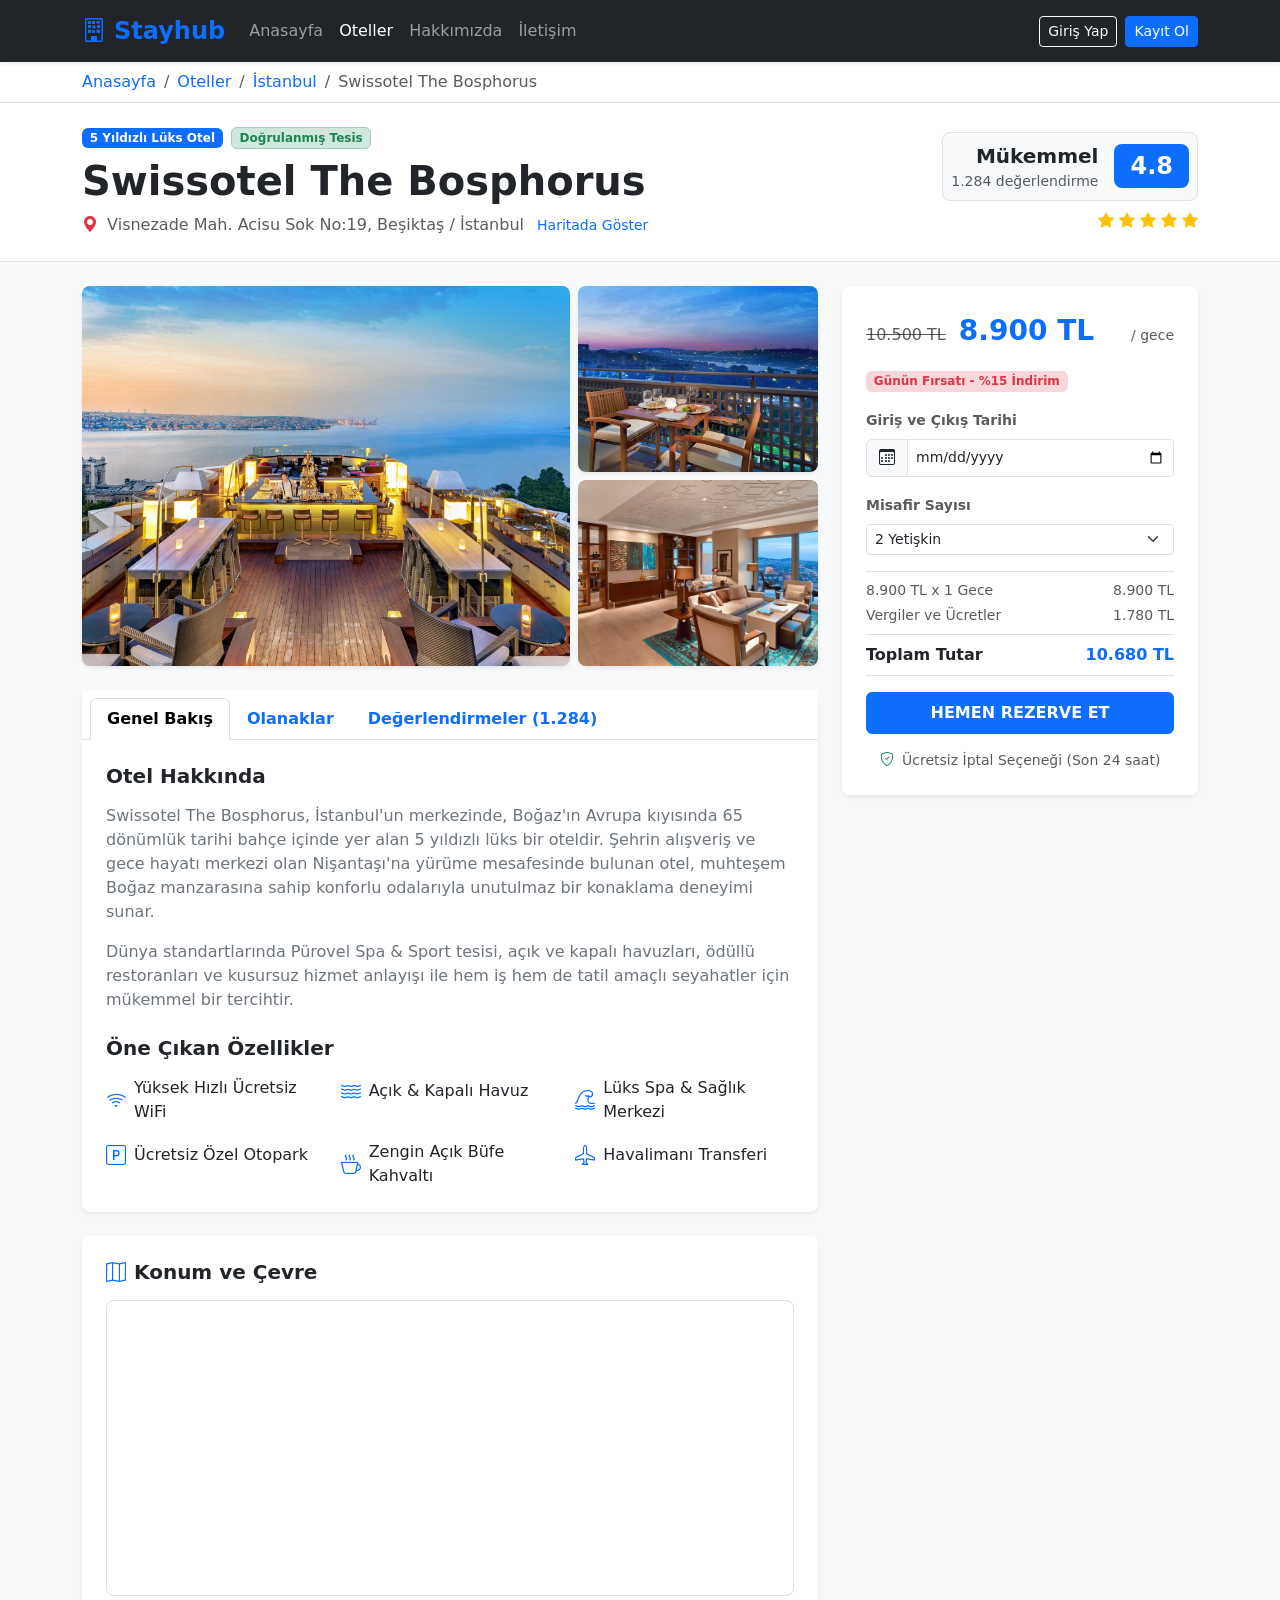
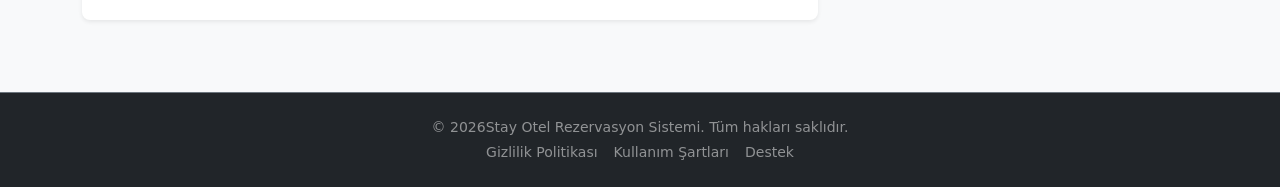
==== hotel.detail.html @ 2670fe81 "feat:fotografli otel galeri grid yapısı tamamlandi" ====
<!doctype html>
<html lang="tr">
  <head>
    <meta charset="UTF-8" />
    <meta name="viewport" content="width=device-width, initial-scale=1.0" />
    <title>Swissotel The Bosphorus - Otel Detayları</title>
    <link
      href="https://cdn.jsdelivr.net/npm/bootstrap@5.3.3/dist/css/bootstrap.min.css"
      rel="stylesheet"
    />
    <link
      rel="stylesheet"
      href="https://cdn.jsdelivr.net/npm/bootstrap-icons@1.11.3/font/bootstrap-icons.min.css"
    />
    <link rel="stylesheet" href="css/style.css" />
  </head>
  <body class="bg-light">
    <nav
      class="navbar navbar-expand-lg navbar-dark bg-dark sticky-top shadow-sm"
    >
      <div class="container">
        <a class="navbar-brand fw-bold text-primary fs-4" href="index.html">
          <i class="bi bi-building me-2"></i>Stayhub
        </a>
        <button
          class="navbar-toggler"
          type="button"
          data-bs-toggle="collapse"
          data-bs-target="#navbarNav"
        >
          <span class="navbar-toggler-icon"></span>
        </button>
        <div class="collapse navbar-collapse" id="navbarNav">
          <ul class="navbar-nav me-auto">
            <li class="nav-item">
              <a class="nav-link" href="index.html">Anasayfa</a>
            </li>
            <li class="nav-item">
              <a class="nav-link active" href="#">Oteller</a>
            </li>
            <li class="nav-item">
              <a class="nav-link" href="about.html">Hakkımızda</a>
            </li>
            <li class="nav-item">
              <a class="nav-link" href="contact.html">İletişim</a>
            </li>
          </ul>
          <div class="d-flex gap-2">
            <a href="#" class="btn btn-outline-light btn-sm">Giriş Yap</a>
            <a href="#" class="btn btn-primary btn-sm">Kayıt Ol</a>
          </div>
        </div>
      </div>
    </nav>

    <!-- Breadcrumb -->
    <div class="bg-white border-bottom py-2">
      <div class="container">
        <nav aria-label="breadcrumb">
          <ol class="breadcrumb mb-0 small">
            <li class="breadcrumb-item">
              <a href="index.html" class="text-decoration-none">Anasayfa</a>
            </li>
            <li class="breadcrumb-item">
              <a href="#" class="text-decoration-none">Oteller</a>
            </li>
            <li class="breadcrumb-item">
              <a href="#" class="text-decoration-none">İstanbul</a>
            </li>
            <li class="breadcrumb-item active" aria-current="page">
              Swissotel The Bosphorus
            </li>
          </ol>
        </nav>
      </div>
    </div>

    <!-- Başlık & Üst Bilgi Bölümü -->
    <section class="bg-white border-bottom py-4">
      <div class="container">
        <div class="row align-items-center g-3">
          <div class="col-lg-8">
            <div class="d-flex align-items-center gap-2 mb-2">
              <span class="badge bg-primary text-white"
                >5 Yıldızlı Lüks Otel</span
              >
              <span
                class="badge bg-success-subtle text-success border border-success-subtle"
                >Doğrulanmış Tesis</span
              >
            </div>
            <h1 class="fw-bold mb-2 display-6">Swissotel The Bosphorus</h1>
            <p class="text-muted mb-0">
              <i class="bi bi-geo-alt-fill text-danger me-1"></i>
              Visnezade Mah. Acisu Sok No:19, Beşiktaş / İstanbul
              <a
                href="#map-section"
                class="ms-2 text-decoration-none small text-primary"
                >Haritada Göster</a
              >
            </p>
          </div>
          <div class="col-lg-4 text-lg-end">
            <div
              class="d-inline-flex align-items-center bg-light p-2 rounded-3 border"
            >
              <div class="text-end me-3">
                <div class="fw-bold fs-5 text-dark">Mükemmel</div>
                <div class="text-muted small">1.284 değerlendirme</div>
              </div>
              <div
                class="bg-primary text-white fw-bold fs-4 rounded-3 px-3 py-1"
              >
                4.8
              </div>
            </div>
            <div class="text-warning mt-2 fs-6">
              <i class="bi bi-star-fill"></i>
              <i class="bi bi-star-fill"></i>
              <i class="bi bi-star-fill"></i>
              <i class="bi bi-star-fill"></i>
              <i class="bi bi-star-fill"></i>
            </div>
          </div>
        </div>
      </div>
    </section>

    <!-- Ana İçerik Alanı -->
    <div class="container py-4">
      <div class="row g-4">
        <!-- Sol Kolon: Galeri ve Otel Detayları -->
        <div class="col-lg-8">
          <!-- Görsel Galerisi -->
          <div class="row g-2 mb-4">
            <div class="col-md-8">
              <img
                src="images/otel-kartı-1.jpg"
                class="img-fluid rounded-3 w-100 object-fit-cover shadow-sm"
                style="height: 380px"
                alt="Swissotel Ana Görsel"
              />
            </div>
            <div class="col-md-4 d-none d-md-flex flex-column gap-2">
              <img
                src="images/otel-kartı-2.jpg"
                class="img-fluid rounded-3 w-100 object-fit-cover shadow-sm"
                style="height: 186px"
                alt="Otel Oda Görseli"
              />
              <img
                src="images/otel-kartı-3.jpg"
                class="img-fluid rounded-3 w-100 object-fit-cover shadow-sm"
                style="height: 186px"
                alt="Otel Manzara Görseli"
              />
            </div>
          </div>

          <!-- Sekmeli Bilgi Alanı -->
          <div class="card border-0 shadow-sm rounded-3 mb-4">
            <div class="card-header bg-white border-bottom">
              <ul
                class="nav nav-tabs card-header-tabs"
                id="hotelTab"
                role="tablist"
              >
                <li class="nav-item">
                  <button
                    class="nav-link active fw-semibold"
                    id="about-tab"
                    data-bs-toggle="tab"
                    data-bs-target="#about"
                    type="button"
                  >
                    Genel Bakış
                  </button>
                </li>
                <li class="nav-item">
                  <button
                    class="nav-link fw-semibold"
                    id="amenities-tab"
                    data-bs-toggle="tab"
                    data-bs-target="#amenities"
                    type="button"
                  >
                    Olanaklar
                  </button>
                </li>
                <li class="nav-item">
                  <button
                    class="nav-link fw-semibold"
                    id="reviews-tab"
                    data-bs-toggle="tab"
                    data-bs-target="#reviews"
                    type="button"
                  >
                    Değerlendirmeler (1.284)
                  </button>
                </li>
              </ul>
            </div>
            <div class="card-body p-4">
              <div class="tab-content" id="hotelTabContent">
                <!-- Genel Bakış -->
                <div
                  class="tab-pane fade show active"
                  id="about"
                  role="tabpanel"
                >
                  <h5 class="fw-bold mb-3">Otel Hakkında</h5>
                  <p class="text-secondary leading-relaxed">
                    Swissotel The Bosphorus, İstanbul'un merkezinde, Boğaz'ın
                    Avrupa kıyısında 65 dönümlük tarihi bahçe içinde yer alan 5
                    yıldızlı lüks bir oteldir. Şehrin alışveriş ve gece hayatı
                    merkezi olan Nişantaşı'na yürüme mesafesinde bulunan otel,
                    muhteşem Boğaz manzarasına sahip konforlu odalarıyla
                    unutulmaz bir konaklama deneyimi sunar.
                  </p>
                  <p class="text-secondary leading-relaxed">
                    Dünya standartlarında Pürovel Spa & Sport tesisi, açık ve
                    kapalı havuzları, ödüllü restoranları ve kusursuz hizmet
                    anlayışı ile hem iş hem de tatil amaçlı seyahatler için
                    mükemmel bir tercihtir.
                  </p>

                  <h5 class="fw-bold mt-4 mb-3">Öne Çıkan Özellikler</h5>
                  <div class="row g-3">
                    <div class="col-sm-6 col-md-4">
                      <div class="d-flex align-items-center gap-2 text-dark">
                        <i class="bi bi-wifi text-primary fs-5"></i>
                        <span>Yüksek Hızlı Ücretsiz WiFi</span>
                      </div>
                    </div>
                    <div class="col-sm-6 col-md-4">
                      <div class="d-flex align-items-center gap-2 text-dark">
                        <i class="bi bi-water text-primary fs-5"></i>
                        <span>Açık & Kapalı Havuz</span>
                      </div>
                    </div>
                    <div class="col-sm-6 col-md-4">
                      <div class="d-flex align-items-center gap-2 text-dark">
                        <i class="bi bi-tsunami text-primary fs-5"></i>
                        <span>Lüks Spa & Sağlık Merkezi</span>
                      </div>
                    </div>
                    <div class="col-sm-6 col-md-4">
                      <div class="d-flex align-items-center gap-2 text-dark">
                        <i class="bi bi-p-square text-primary fs-5"></i>
                        <span>Ücretsiz Özel Otopark</span>
                      </div>
                    </div>
                    <div class="col-sm-6 col-md-4">
                      <div class="d-flex align-items-center gap-2 text-dark">
                        <i class="bi bi-cup-hot text-primary fs-5"></i>
                        <span>Zengin Açık Büfe Kahvaltı</span>
                      </div>
                    </div>
                    <div class="col-sm-6 col-md-4">
                      <div class="d-flex align-items-center gap-2 text-dark">
                        <i class="bi bi-airplane text-primary fs-5"></i>
                        <span>Havalimanı Transferi</span>
                      </div>
                    </div>
                  </div>
                </div>

                <!-- Olanaklar -->
                <div class="tab-pane fade" id="amenities" role="tabpanel">
                  <h5 class="fw-bold mb-3">Tesis Olanakları</h5>
                  <div class="row g-4">
                    <div class="col-md-6">
                      <h6 class="fw-semibold text-primary">
                        <i class="bi bi-buildings me-2"></i>Genel Hizmetler
                      </h6>
                      <ul class="list-unstyled text-secondary small lh-lg">
                        <li>
                          <i class="bi bi-check2 text-success me-2"></i>24 Saat
                          Açık Resepsiyon
                        </li>
                        <li>
                          <i class="bi bi-check2 text-success me-2"></i>Oda
                          Servisi (24 Saat)
                        </li>
                        <li>
                          <i class="bi bi-check2 text-success me-2"></i
                          >Consierge Hizmeti
                        </li>
                        <li>
                          <i class="bi bi-check2 text-success me-2"></i>Bagaj
                          Muhafazası
                        </li>
                      </ul>
                    </div>
                    <div class="col-md-6">
                      <h6 class="fw-semibold text-primary">
                        <i class="bi bi-activity me-2"></i>Spor & Sağlık
                      </h6>
                      <ul class="list-unstyled text-secondary small lh-lg">
                        <li>
                          <i class="bi bi-check2 text-success me-2"></i>Tam
                          Donanımlı Fitness Merkezi
                        </li>
                        <li>
                          <i class="bi bi-check2 text-success me-2"></i>Sauna ve
                          Türk Hamamı
                        </li>
                        <li>
                          <i class="bi bi-check2 text-success me-2"></i>Masaj
                          Odaları
                        </li>
                        <li>
                          <i class="bi bi-check2 text-success me-2"></i>Tenis
                          Kortu
                        </li>
                      </ul>
                    </div>
                  </div>
                </div>

                <!-- Değerlendirmeler -->
                <div class="tab-pane fade" id="reviews" role="tabpanel">
                  <div
                    class="d-flex align-items-center justify-content-between mb-4"
                  >
                    <h5 class="fw-bold mb-0">Misafir Değerlendirmeleri</h5>
                    <button class="btn btn-outline-primary btn-sm">
                      Değerlendirme Yap
                    </button>
                  </div>

                  <!-- Örnek Yorum 1 -->
                  <div class="border-bottom pb-3 mb-3">
                    <div
                      class="d-flex justify-content-between align-items-center mb-1"
                    >
                      <span class="fw-bold">Ahmet Y.</span>
                      <span class="badge bg-success">5.0 / 5</span>
                    </div>
                    <div class="text-warning small mb-2">
                      <i class="bi bi-star-fill"></i>
                      <i class="bi bi-star-fill"></i>
                      <i class="bi bi-star-fill"></i>
                      <i class="bi bi-star-fill"></i>
                      <i class="bi bi-star-fill"></i>
                    </div>
                    <p class="text-secondary small mb-0">
                      Boğaz manzarası ve personelin ilgisi olağanüstüydü.
                      Kahvaltı çeşiti çok bol ve kaliteli. Kesinlikle tekrar
                      konaklayacağız.
                    </p>
                  </div>

                  <!-- Örnek Yorum 2 -->
                  <div>
                    <div
                      class="d-flex justify-content-between align-items-center mb-1"
                    >
                      <span class="fw-bold">Eleni K.</span>
                      <span class="badge bg-success">4.5 / 5</span>
                    </div>
                    <div class="text-warning small mb-2">
                      <i class="bi bi-star-fill"></i>
                      <i class="bi bi-star-fill"></i>
                      <i class="bi bi-star-fill"></i>
                      <i class="bi bi-star-fill"></i>
                      <i class="bi bi-star-half"></i>
                    </div>
                    <p class="text-secondary small mb-0">
                      Spa alanı mükemmel, odalar son derece temiz ve geniş.
                      Lokasyon olarak her yere çok yakın.
                    </p>
                  </div>
                </div>
              </div>
            </div>
          </div>

          <!-- Konum / Harita Alanı -->
          <div class="card border-0 shadow-sm rounded-3" id="map-section">
            <div class="card-body p-4">
              <h5 class="fw-bold mb-3">
                <i class="bi bi-map me-2 text-primary"></i>Konum ve Çevre
              </h5>
              <div class="ratio ratio-21x9 rounded-3 overflow-hidden border">
                <iframe
                  src="https://www.google.com/maps/embed?pb=!1m18!1m12!1m3!1d3009.689849202111!2d28.995079376566214!3d41.04299991728287!2m3!1f0!2f0!3f0!3m2!1i1024!2i768!4f13.1!3m3!1m2!1s0x14cab770a8315555%3A0x6e9f16597bc0ed25!2sSwiss%C3%B4tel%20The%20Bosphorus%20Istanbul!5e0!3m2!1str!2str!4v1700000000000!5m2!1str!2str"
                  style="border: 0"
                  allowfullscreen=""
                  loading="lazy"
                  referrerpolicy="no-referrer-when-downgrade"
                >
                </iframe>
              </div>
            </div>
          </div>
        </div>

        <!-- Sağ Kolon: Rezervasyon / Fiyat Kartı -->
        <div class="col-lg-4">
          <div
            class="card border-0 shadow-sm rounded-3 sticky-top"
            style="top: 90px; z-index: 10"
          >
            <div class="card-body p-4">
              <div
                class="d-flex align-items-baseline justify-content-between mb-3"
              >
                <div>
                  <span
                    class="fs-6 text-muted text-decoration-line-through me-2"
                    >10.500 TL</span
                  >
                  <span class="fs-3 fw-bold text-primary">8.900 TL</span>
                </div>
                <span class="text-muted small">/ gece</span>
              </div>
              <span class="badge bg-danger-subtle text-danger mb-3"
                >Günün Fırsatı - %15 İndirim</span
              >

              <form>
                <div class="mb-3">
                  <label class="form-label small fw-semibold text-muted"
                    >Giriş ve Çıkış Tarihi</label
                  >
                  <div class="input-group">
                    <span class="input-group-text bg-light"
                      ><i class="bi bi-calendar3"></i
                    ></span>
                    <input
                      type="date"
                      class="form-control form-control-sm"
                      required
                    />
                  </div>
                </div>

                <div class="mb-3">
                  <label class="form-label small fw-semibold text-muted"
                    >Misafir Sayısı</label
                  >
                  <select class="form-select form-select-sm">
                    <option value="1">1 Yetişkin</option>
                    <option value="2" selected>2 Yetişkin</option>
                    <option value="3">2 Yetişkin, 1 Çocuk</option>
                    <option value="4">FAMILY - 4 Kişi</option>
                  </select>
                </div>

                <div class="border-top border-bottom py-2 my-3">
                  <div
                    class="d-flex justify-content-between small text-muted mb-1"
                  >
                    <span>8.900 TL x 1 Gece</span>
                    <span>8.900 TL</span>
                  </div>
                  <div
                    class="d-flex justify-content-between small text-muted mb-1"
                  >
                    <span>Vergiler ve Ücretler</span>
                    <span>1.780 TL</span>
                  </div>
                  <div
                    class="d-flex justify-content-between fw-bold text-dark pt-2 border-top mt-2 fs-6"
                  >
                    <span>Toplam Tutar</span>
                    <span class="text-primary">10.680 TL</span>
                  </div>
                </div>

                <button
                  type="submit"
                  class="btn btn-primary w-100 py-2 fw-bold text-uppercase"
                >
                  Hemen Rezerve Et
                </button>
              </form>

              <div class="text-center mt-3">
                <small class="text-muted d-block">
                  <i class="bi bi-shield-check text-success me-1"></i>
                  Ücretsiz İptal Seçeneği (Son 24 saat)
                </small>
              </div>
            </div>
          </div>
        </div>
      </div>
    </div>

    <!-- Footer -->
    <footer class="bg-dark text-white-50 py-4 mt-5 border-top border-secondary">
      <div class="container text-center">
        <p class="mb-1 small">
          &copy; 2026Stay Otel Rezervasyon Sistemi. Tüm hakları saklıdır.
        </p>
        <div class="d-flex justify-content-center gap-3 small">
          <a href="#" class="text-white-50 text-decoration-none"
            >Gizlilik Politikası</a
          >
          <a href="#" class="text-white-50 text-decoration-none"
            >Kullanım Şartları</a
          >
          <a href="contact.html" class="text-white-50 text-decoration-none"
            >Destek</a
          >
        </div>
      </div>
    </footer>

    <!-- Bootstrap 5 JS -->
    <script src="https://cdn.jsdelivr.net/npm/bootstrap@5.3.3/dist/js/bootstrap.bundle.min.js"></script>
  </body>
</html>
---- css/style.css ----
img {
  max-width: 100%;
  height: auto;
}

.destination-card {
  position: relative;
  border-radius: 12px;
  overflow: hidden;
  height: 250px;
}

.destination-card img {
  width: 100%;
  height: 100%;
  object-fit: cover;
}

.destination-overlay {
  position: absolute;
  bottom: 0;
  left: 0;
  right: 0;
  padding: 20px;
  background: linear-gradient(transparent, rgba(0, 0, 0, 0.8));
  color: white;
}
.card-img-top {
  height: 200px;
  object-fit: cover;
}
.card:hover {
  transform: translateY(-4px);
  box-shadow: 0 8px 20px rgba(0, 0, 0, 0.12);
}
  .badge {
  font-size: 0.75rem;
  font-weight: 600;
  border-radius: 6px;
}
/* otel ara kısmındaki stiller */
.hotel-card-img {
  width: 100%;
  height: 240px;
  object-fit: cover;
}

@media (min-width: 768px) {
  .hotel-card-img {
    height: 100%;
    min-height: 220px;
  }
}
.hotel-card img {
  height: 200px;
  object-fit: cover;
}
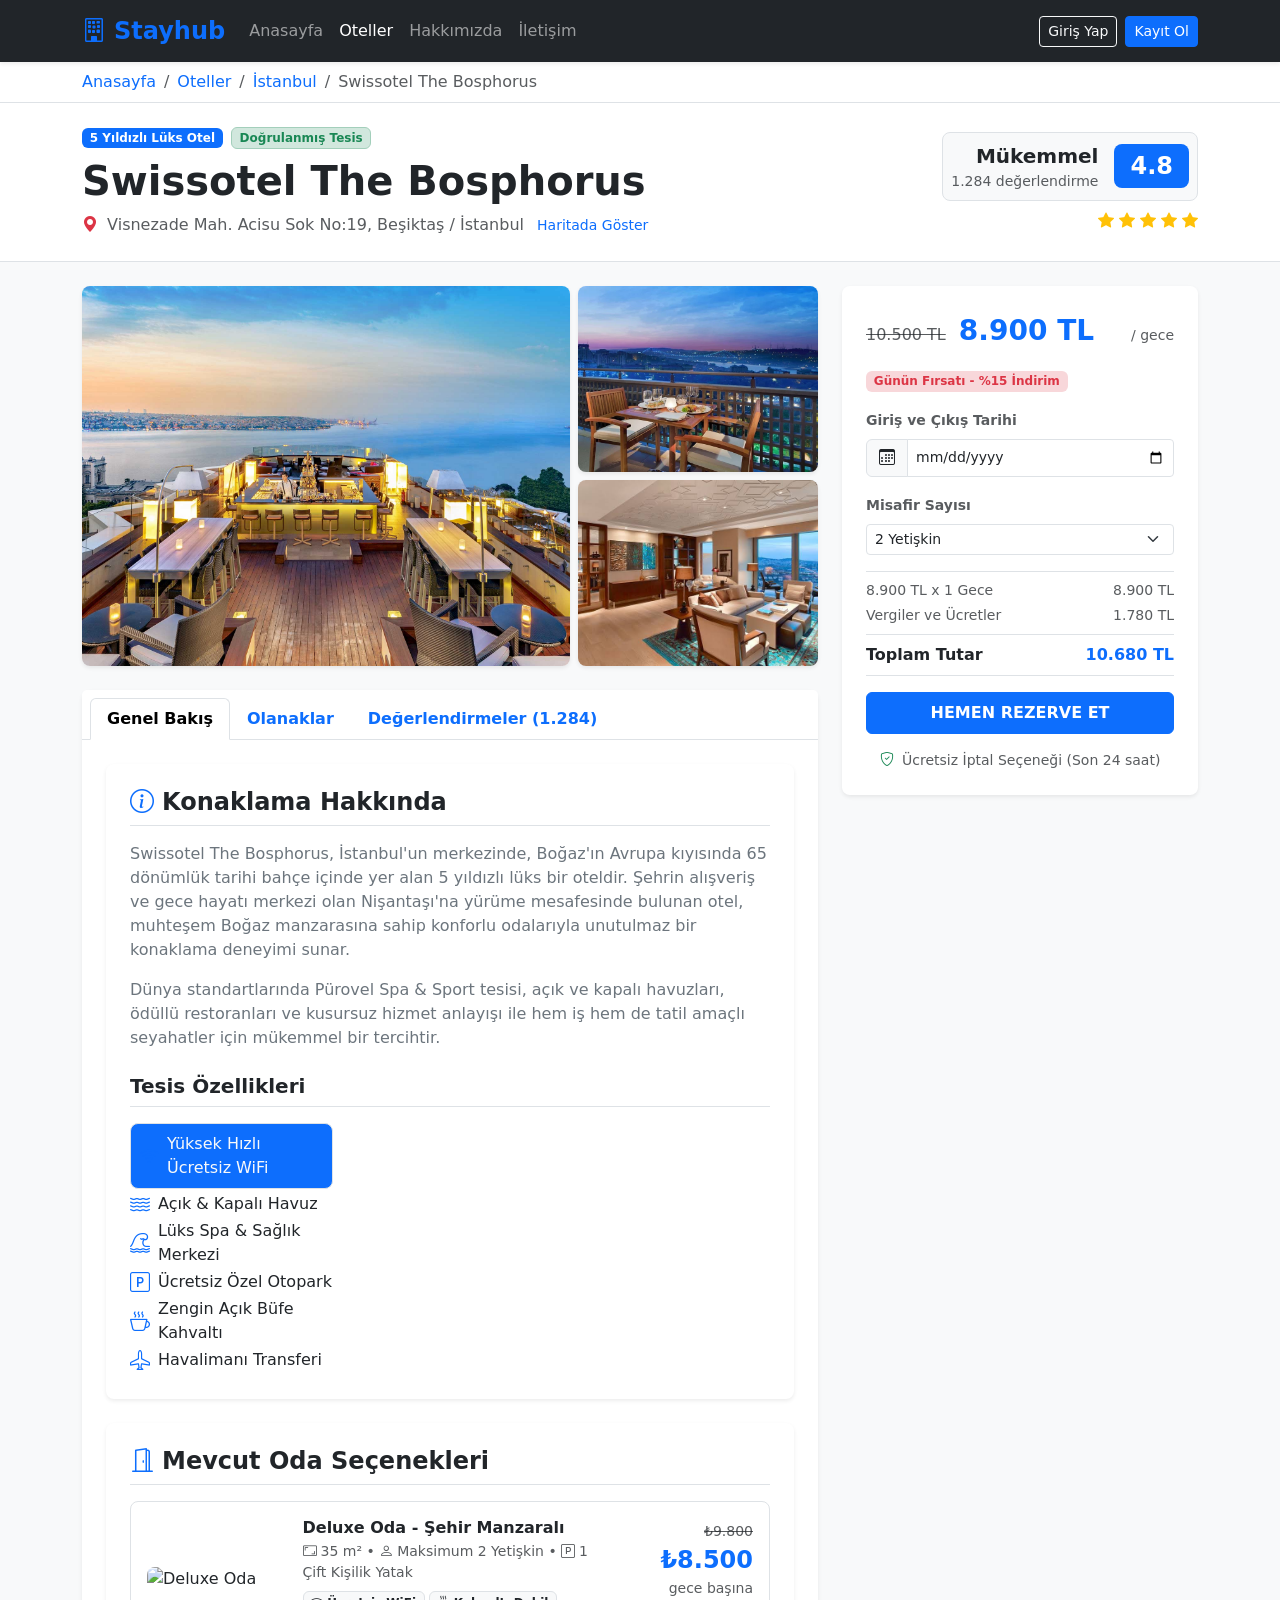
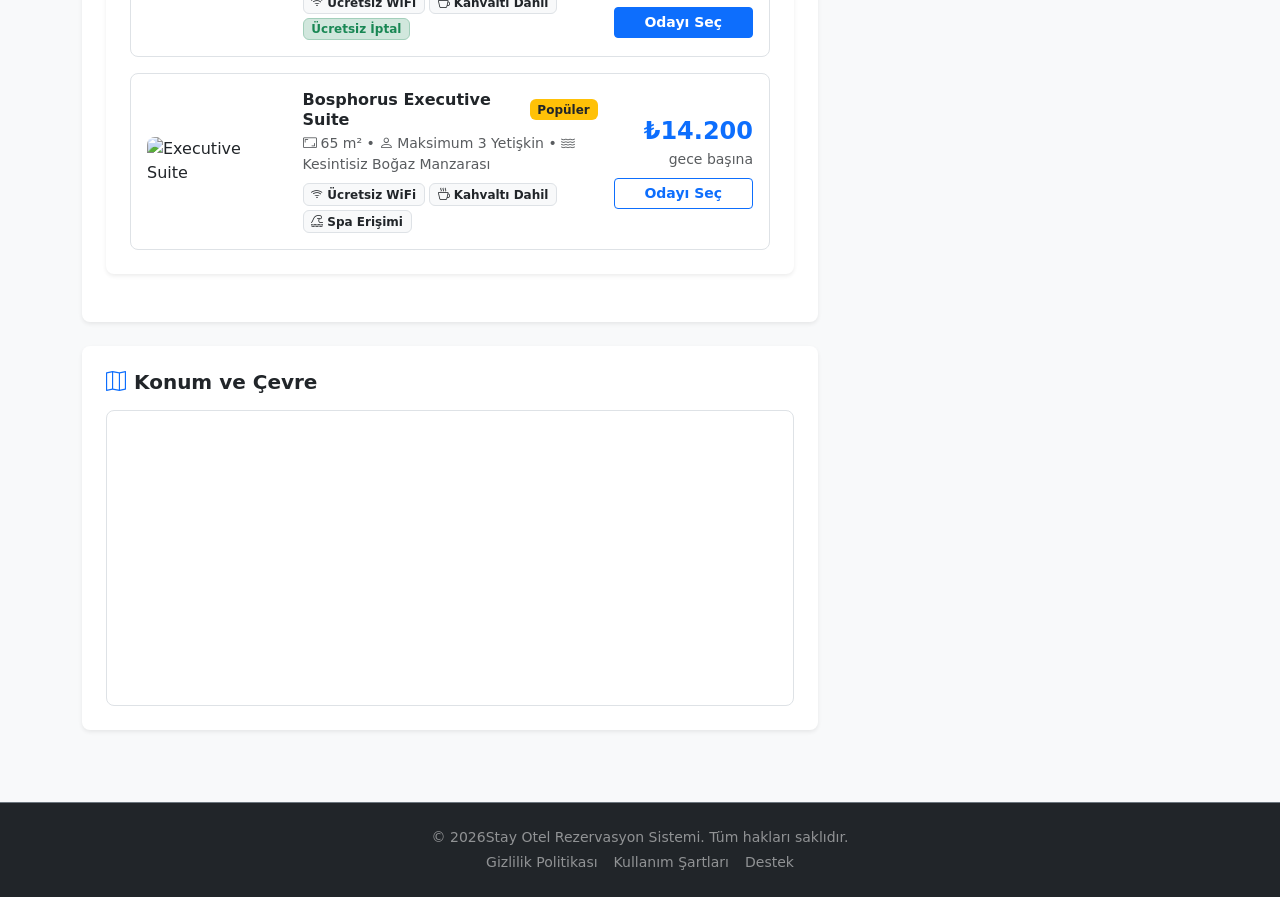
==== commit 463b3866: "feat: booking.html rezervasyon formu ve ozet karti yapisi eklendi" ====
--- a/hotel.detail.html
+++ b/hotel.detail.html
@@ -208,28 +208,37 @@
                   id="about"
                   role="tabpanel"
                 >
-                  <h5 class="fw-bold mb-3">Otel Hakkında</h5>
-                  <p class="text-secondary leading-relaxed">
-                    Swissotel The Bosphorus, İstanbul'un merkezinde, Boğaz'ın
-                    Avrupa kıyısında 65 dönümlük tarihi bahçe içinde yer alan 5
-                    yıldızlı lüks bir oteldir. Şehrin alışveriş ve gece hayatı
-                    merkezi olan Nişantaşı'na yürüme mesafesinde bulunan otel,
-                    muhteşem Boğaz manzarasına sahip konforlu odalarıyla
-                    unutulmaz bir konaklama deneyimi sunar.
-                  </p>
-                  <p class="text-secondary leading-relaxed">
-                    Dünya standartlarında Pürovel Spa & Sport tesisi, açık ve
-                    kapalı havuzları, ödüllü restoranları ve kusursuz hizmet
-                    anlayışı ile hem iş hem de tatil amaçlı seyahatler için
-                    mükemmel bir tercihtir.
-                  </p>
-
-                  <h5 class="fw-bold mt-4 mb-3">Öne Çıkan Özellikler</h5>
-                  <div class="row g-3">
-                    <div class="col-sm-6 col-md-4">
-                      <div class="d-flex align-items-center gap-2 text-dark">
-                        <i class="bi bi-wifi text-primary fs-5"></i>
-                        <span>Yüksek Hızlı Ücretsiz WiFi</span>
+                  <div class="card border-0 shadow-sm rounded-3 p-4 mb-4">
+                    <h4 class="fw-bold mb-3 text-dark border-bottom pb-2">
+                      <i class="bi bi-info-circle me-2 text-primary"></i
+                      >Konaklama Hakkında
+                    </h4>
+                    <p class="text-secondary leading-relaxed mb-3">
+                      Swissotel The Bosphorus, İstanbul'un merkezinde, Boğaz'ın
+                      Avrupa kıyısında 65 dönümlük tarihi bahçe içinde yer alan
+                      5 yıldızlı lüks bir oteldir. Şehrin alışveriş ve gece
+                      hayatı merkezi olan Nişantaşı'na yürüme mesafesinde
+                      bulunan otel, muhteşem Boğaz manzarasına sahip konforlu
+                      odalarıyla unutulmaz bir konaklama deneyimi sunar.
+                    </p>
+                    <p class="text-secondary leading-relaxed mb-4">
+                      Dünya standartlarında Pürovel Spa & Sport tesisi, açık ve
+                      kapalı havuzları, ödüllü restoranları ve kusursuz hizmet
+                      anlayışı ile hem iş hem de tatil amaçlı seyahatler için
+                      mükemmel bir tercihtir.
+                    </p>
+                    <!-- Tesis Özellikleri -->
+                    <h5 class="fw-bold mb-3 text-dark border-bottom pb-2">
+                      Tesis Özellikleri
+                    </h5>
+                    <div class="row g-3">
+                      <div class="col-sm-6 col-md-4">
+                        <div
+                          class="d-flex align-items-center gap-2 p-2 text-light bg-primary rounded-3 border"
+                        >
+                          <i class="bi bi-wifi text-primary fs-5"></i>
+                          <span>Yüksek Hızlı Ücretsiz WiFi</span>
+                        </div>
                       </div>
                     </div>
                     <div class="col-sm-6 col-md-4">
@@ -317,7 +326,133 @@
                     </div>
                   </div>
                 </div>
-
+                <!-- ODA TİPLERİ VE SEÇENEKLERİ -->
+                <div class="card border-0 shadow-sm rounded-3 p-4 mb-4">
+                  <h4 class="fw-bold mb-3 text-dark border-bottom pb-2">
+                    <i class="bi bi-door-open me-2 text-primary"></i>Mevcut Oda
+                    Seçenekleri
+                  </h4>
+
+                  <div class="d-flex flex-column gap-3">
+                    <!-- Oda Kartı 1: Deluxe Şehir Manzaralı -->
+                    <div
+                      class="border rounded-3 p-3 bg-white hover-shadow transition"
+                    >
+                      <div class="row align-items-center g-3">
+                        <div class="col-md-3">
+                          <img
+                            src="images/otel-oda.jpg"
+                            class="img-fluid rounded-3 w-100 object-fit-cover"
+                            style="height: 120px"
+                            alt="Deluxe Oda"
+                          />
+                        </div>
+                        <div class="col-md-6">
+                          <h5 class="fw-bold mb-1 fs-6">
+                            Deluxe Oda - Şehir Manzaralı
+                          </h5>
+                          <p class="text-muted small mb-2">
+                            <i class="bi bi-aspect-ratio me-1"></i>35 m² •
+                            <i class="bi bi-person me-1"></i>Maksimum 2 Yetişkin
+                            • <i class="bi bi-p-square me-1"></i>1 Çift Kişilik
+                            Yatak
+                          </p>
+                          <div class="d-flex flex-wrap gap-1">
+                            <span class="badge bg-light text-dark border"
+                              ><i class="bi bi-wifi me-1"></i>Ücretsiz
+                              WiFi</span
+                            >
+                            <span class="badge bg-light text-dark border"
+                              ><i class="bi bi-cup-hot me-1"></i>Kahvaltı
+                              Dahil</span
+                            >
+                            <span
+                              class="badge bg-success-subtle text-success border border-success-subtle"
+                              >Ücretsiz İptal</span
+                            >
+                          </div>
+                        </div>
+                        <div
+                          class="col-md-3 text-md-end border-start-md pt-2 pt-md-0"
+                        >
+                          <div
+                            class="text-muted small text-decoration-line-through"
+                          >
+                            ₺9.800
+                          </div>
+                          <div class="fw-bold text-primary fs-4">₺8.500</div>
+                          <small class="text-muted d-block mb-2"
+                            >gece başına</small
+                          >
+                          <button
+                            class="btn btn-primary btn-sm px-3 fw-semibold w-100"
+                          >
+                            Odayı Seç
+                          </button>
+                        </div>
+                      </div>
+                    </div>
+
+                    <!-- Oda Kartı 2: Bosphorus Executive Suite -->
+                    <div
+                      class="border rounded-3 p-3 bg-white hover-shadow transition"
+                    >
+                      <div class="row align-items-center g-3">
+                        <div class="col-md-3">
+                          <img
+                            src="images/otel-manzara.jpg"
+                            class="img-fluid rounded-3 w-100 object-fit-cover"
+                            style="height: 120px"
+                            alt="Executive Suite"
+                          />
+                        </div>
+                        <div class="col-md-6">
+                          <div class="d-flex align-items-center gap-2 mb-1">
+                            <h5 class="fw-bold mb-0 fs-6">
+                              Bosphorus Executive Suite
+                            </h5>
+                            <span class="badge bg-warning text-dark"
+                              >Popüler</span
+                            >
+                          </div>
+                          <p class="text-muted small mb-2">
+                            <i class="bi bi-aspect-ratio me-1"></i>65 m² •
+                            <i class="bi bi-person me-1"></i>Maksimum 3 Yetişkin
+                            • <i class="bi bi-water me-1"></i>Kesintisiz Boğaz
+                            Manzarası
+                          </p>
+                          <div class="d-flex flex-wrap gap-1">
+                            <span class="badge bg-light text-dark border"
+                              ><i class="bi bi-wifi me-1"></i>Ücretsiz
+                              WiFi</span
+                            >
+                            <span class="badge bg-light text-dark border"
+                              ><i class="bi bi-cup-hot me-1"></i>Kahvaltı
+                              Dahil</span
+                            >
+                            <span class="badge bg-light text-dark border"
+                              ><i class="bi bi-tsunami me-1"></i>Spa
+                              Erişimi</span
+                            >
+                          </div>
+                        </div>
+                        <div
+                          class="col-md-3 text-md-end border-start-md pt-2 pt-md-0"
+                        >
+                          <div class="fw-bold text-primary fs-4">₺14.200</div>
+                          <small class="text-muted d-block mb-2"
+                            >gece başına</small
+                          >
+                          <button
+                            class="btn btn-outline-primary btn-sm px-3 fw-semibold w-100"
+                          >
+                            Odayı Seç
+                          </button>
+                        </div>
+                      </div>
+                    </div>
+                  </div>
+                </div>
                 <!-- Değerlendirmeler -->
                 <div class="tab-pane fade" id="reviews" role="tabpanel">
                   <div
